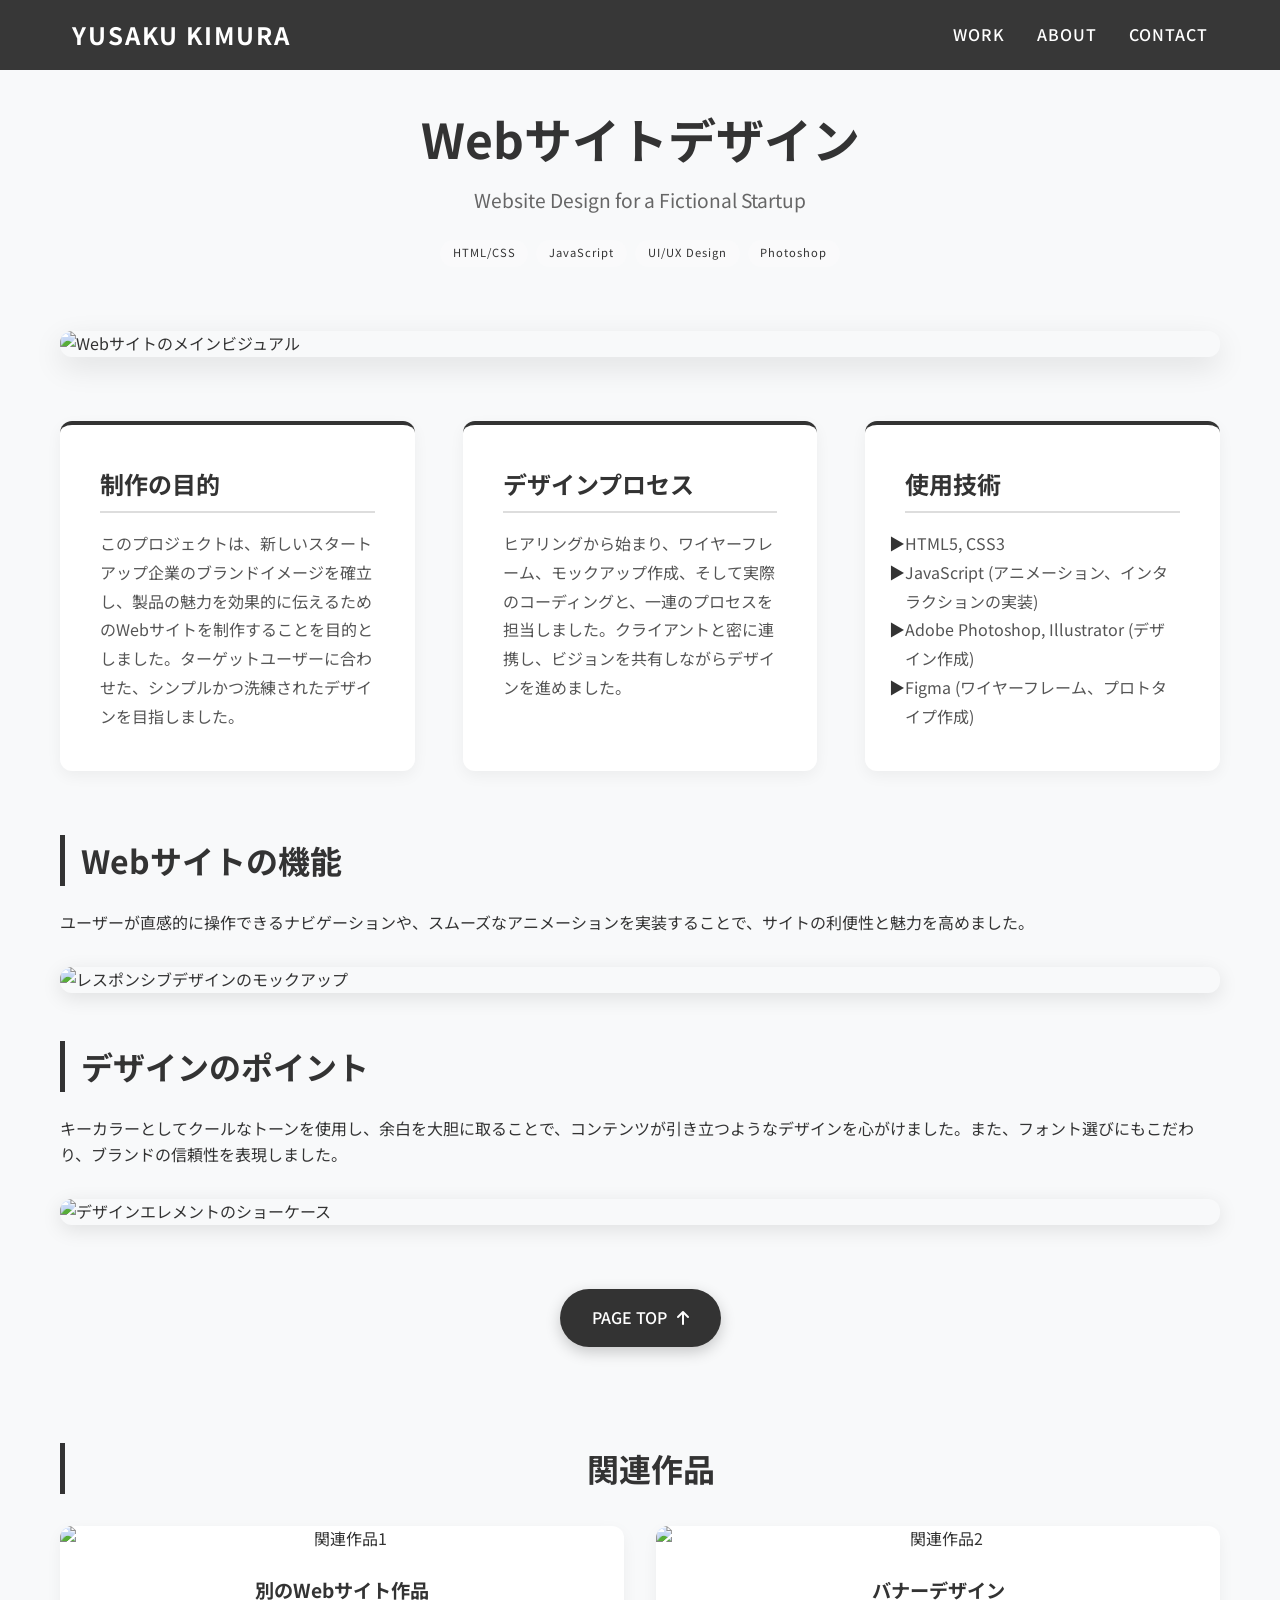
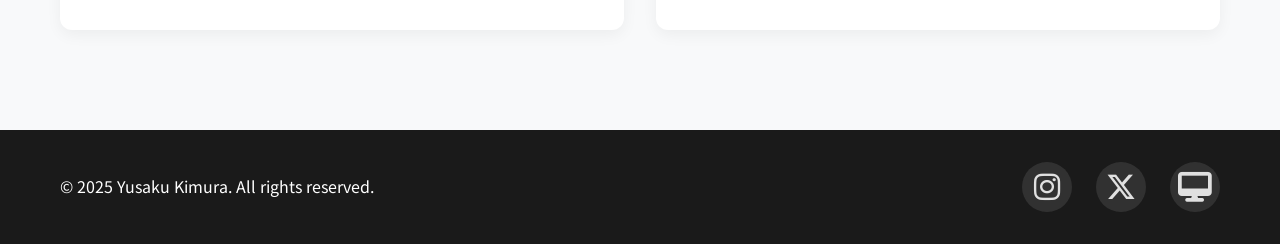
==== project-detail.html @ 91639d2f "Add files via upload" ====
<!DOCTYPE html>
<html lang="ja">
<head>
    <meta charset="UTF-8">
    <meta name="viewport" content="width=device-width, initial-scale=1.0">
    <title>Webサイト - 作品詳細 | 木村優作 - Webデザイナーポートフォリオ</title>
    <meta name="description" content="木村優作が制作したWebサイト作品の詳細ページ。プロジェクトの目的、デザインプロセス、使用技術などをご紹介します。">
    <link rel="stylesheet" href="css/style.css">
    <link rel="stylesheet" href="css/project-detail.css">
    <link rel="preconnect" href="https://fonts.googleapis.com">
    <link rel="preconnect" href="https://fonts.gstatic.com" crossorigin>
    <link href="https://fonts.googleapis.com/css2?family=Noto+Sans+JP:wght@300;400;500;700&display=swap" rel="stylesheet">
    <link rel="stylesheet" href="https://cdnjs.cloudflare.com/ajax/libs/font-awesome/6.5.1/css/all.min.css">
</head>
<body>
    <!-- ヘッダー部分は共通で利用 -->
    <header class="header" id="header">
        <nav class="nav">
            <div class="nav-brand">
                <a href="index.html" class="brand-link">YUSAKU KIMURA</a>
            </div>
            <ul class="nav-menu" id="nav-menu">
                <li class="nav-item">
                    <a href="index.html#work" class="nav-link">WORK</a>
                </li>
                <li class="nav-item">
                    <a href="index.html#about" class="nav-link">ABOUT</a>
                </li>
                <li class="nav-item">
                    <a href="index.html#contact" class="nav-link">CONTACT</a>
                </li>
            </ul>
            <div class="hamburger" id="hamburger">
                <span></span>
                <span></span>
                <span></span>
            </div>
        </nav>
    </header>

    <main>
        <!-- 作品詳細セクション -->
        <section class="project-detail">
            <div class="container">
                <!-- プロジェクトタイトル -->
                <div class="project-header">
                    <h1 class="project-title">Webサイトデザイン</h1>
                    <p class="project-subtitle">Website Design for a Fictional Startup</p>
                    <div class="project-tags">
                        <span class="work-tag">HTML/CSS</span>
                        <span class="work-tag">JavaScript</span>
                        <span class="work-tag">UI/UX Design</span>
                        <span class="work-tag">Photoshop</span>
                    </div>
                </div>

                <!-- メインビジュアル -->
                <div class="project-hero">
                    <img src="https://placehold.co/1200x600/2d2d2d/ffffff?text=Project+Hero+Image" alt="Webサイトのメインビジュアル" class="project-hero-image">
                </div>
                
                <!-- プロジェクト概要 -->
                <div class="project-overview">
                    <div class="overview-item">
                        <h2 class="overview-title">制作の目的</h2>
                        <p class="overview-text">このプロジェクトは、新しいスタートアップ企業のブランドイメージを確立し、製品の魅力を効果的に伝えるためのWebサイトを制作することを目的としました。ターゲットユーザーに合わせた、シンプルかつ洗練されたデザインを目指しました。</p>
                    </div>
                    <div class="overview-item">
                        <h2 class="overview-title">デザインプロセス</h2>
                        <p class="overview-text">ヒアリングから始まり、ワイヤーフレーム、モックアップ作成、そして実際のコーディングと、一連のプロセスを担当しました。クライアントと密に連携し、ビジョンを共有しながらデザインを進めました。</p>
                    </div>
                    <div class="overview-item">
                        <h2 class="overview-title">使用技術</h2>
                        <ul class="overview-list">
                            <li>HTML5, CSS3</li>
                            <li>JavaScript (アニメーション、インタラクションの実装)</li>
                            <li>Adobe Photoshop, Illustrator (デザイン作成)</li>
                            <li>Figma (ワイヤーフレーム、プロトタイプ作成)</li>
                        </ul>
                    </div>
                </div>
                
                <!-- その他のコンテンツ -->
                <div class="project-content">
                    <h2 class="section-heading">Webサイトの機能</h2>
                    <p>ユーザーが直感的に操作できるナビゲーションや、スムーズなアニメーションを実装することで、サイトの利便性と魅力を高めました。</p>
                    <img src="https://placehold.co/800x450/4a4a4a/ffffff?text=Responsive+Design+Mockup" alt="レスポンシブデザインのモックアップ" class="project-image">

                    <h2 class="section-heading">デザインのポイント</h2>
                    <p>キーカラーとしてクールなトーンを使用し、余白を大胆に取ることで、コンテンツが引き立つようなデザインを心がけました。また、フォント選びにもこだわり、ブランドの信頼性を表現しました。</p>
                    <img src="https://placehold.co/800x450/6b6b6b/ffffff?text=Design+Elements+Showcase" alt="デザインエレメントのショーケース" class="project-image">
                </div>

                <!-- ページトップへ戻るボタン -->
                <div class="back-to-top">
                    <a href="#header" class="btn">
                        <span>PAGE TOP</span>
                        <i class="fas fa-arrow-up"></i>
                    </a>
                </div>

                <!-- 関連作品など -->
                <div class="related-projects">
                    <h2 class="section-heading">関連作品</h2>
                    <div class="related-grid">
                        <div class="related-item">
                            <img src="https://placehold.co/400x250/333/fff?text=Related+Work+1" alt="関連作品1" class="related-image">
                            <h3>別のWebサイト作品</h3>
                        </div>
                        <div class="related-item">
                            <img src="https://placehold.co/400x250/333/fff?text=Related+Work+2" alt="関連作品2" class="related-image">
                            <h3>バナーデザイン</h3>
                        </div>
                    </div>
                </div>
            </div>
        </section>
    </main>

    <!-- フッター部分は共通で利用 -->
    <footer class="footer">
        <div class="container">
            <div class="footer-content">
                <p>&copy; 2025 Yusaku Kimura. All rights reserved.</p>
                <div class="social-links">
                    <a href="https://www.instagram.com/1012_ky_design/" target="_blank" class="social-link">
                        <i class="fa-brands fa-instagram"></i>
                    </a>
                    <a href="https://x.com/yuusaku_work?s=21" target="_blank" class="social-link">
                        <i class="fa-brands fa-x-twitter"></i>
                    </a>
                    <a href="#" class="social-link">
                        <i class="fa-solid fa-desktop"></i>
                    </a>
                </div>
            </div>
        </div>
    </footer>

    <!-- スムーズスクロール用のJSを再度読み込む -->
    <script src="js/script.js"></script>
    <script>
        // Hamburger menu toggle
        document.addEventListener('DOMContentLoaded', () => {
            const hamburger = document.getElementById('hamburger');
            const navMenu = document.getElementById('nav-menu');

            if (hamburger && navMenu) {
                hamburger.addEventListener('click', () => {
                    navMenu.classList.toggle('active');
                    hamburger.classList.toggle('active');
                    document.body.classList.toggle('no-scroll');
                });
            }
        });
    </script>
</body>
</html>
---- css/style.css ----
/* Reset and Base Styles */
* {
    margin: 0;
    padding: 0;
    box-sizing: border-box;
}

html {
    scroll-behavior: smooth;
}

body {
    font-family: 'Noto Sans JP', sans-serif;
    line-height: 1.6;
    color: #333;
    background-color: #f8f9fa;
    overflow-x: hidden;
}

.container {
    max-width: 1200px;
    margin: 0 auto;
    padding: 0 20px;
}

/* Loading Animation */
.loading-screen {
    position: fixed;
    top: 0;
    left: 0;
    width: 100%;
    height: 100%;
    background: linear-gradient(135deg, #2d2d2d 0%, #4a4a4a 100%);
    display: flex;
    justify-content: center;
    align-items: center;
    z-index: 9999;
    transition: opacity 0.5s ease, visibility 0.5s ease;
}

.loading-screen.hidden {
    opacity: 0;
    visibility: hidden;
}

.loading-content {
    text-align: center;
    color: white;
}

.loading-logo {
    margin-bottom: 30px;
}

.loading-text {
    font-size: 2rem;
    font-weight: 300;
    letter-spacing: 8px;
    animation: fadeInUp 1s ease;
}

.loading-bar {
    width: 300px;
    height: 2px;
    background: rgba(255, 255, 255, 0.2);
    margin: 0 auto;
    overflow: hidden;
}

.loading-progress {
    height: 100%;
    background: linear-gradient(90deg, #e0e0e0, #ffffff);
    width: 0%;
    animation: loadingProgress 2s ease-in-out;
}

@keyframes fadeInUp {
    from {
        opacity: 0;
        transform: translateY(30px);
    }
    to {
        opacity: 1;
        transform: translateY(0);
    }
}

@keyframes loadingProgress {
    0% { width: 0%; }
    100% { width: 100%; }
}

/* Header */
.header {
    position: fixed;
    top: 0;
    left: 0;
    width: 100%;
    background: rgba(45, 45, 45, 0.95);
    backdrop-filter: blur(10px);
    z-index: 1000;
    transition: all 0.3s ease;
}

.header.scrolled {
    background: rgba(45, 45, 45, 0.98);
    box-shadow: 0 2px 20px rgba(0, 0, 0, 0.1);
}

.nav {
    display: flex;
    justify-content: space-between;
    align-items: center;
    padding: 1rem 2rem;
    max-width: 1200px;
    margin: 0 auto;
}

.nav-brand .brand-link {
    font-size: 1.5rem;
    font-weight: 700;
    color: #ffffff;
    text-decoration: none;
    letter-spacing: 2px;
    transition: color 0.3s ease;
}

.nav-brand .brand-link:hover {
    color: #e0e0e0;
}

.nav-menu {
    display: flex;
    list-style: none;
    gap: 2rem;
}

.nav-link {
    color: #ffffff;
    text-decoration: none;
    font-weight: 500;
    letter-spacing: 1px;
    position: relative;
    transition: color 0.3s ease;
}

.nav-link:hover {
    color: #e0e0e0;
}

.nav-link::after {
    content: '';
    position: absolute;
    bottom: -5px;
    left: 0;
    width: 0;
    height: 2px;
    background: #e0e0e0;
    transition: width 0.3s ease;
}

.nav-link:hover::after {
    width: 100%;
}

.hamburger {
    display: none;
    flex-direction: column;
    cursor: pointer;
    gap: 4px;
}

.hamburger span {
    width: 25px;
    height: 2px;
    background: #ffffff;
    transition: all 0.3s ease;
}

.hamburger.active span:nth-child(1) {
    transform: rotate(45deg) translate(5px, 5px);
}

.hamburger.active span:nth-child(2) {
    opacity: 0;
}

.hamburger.active span:nth-child(3) {
    transform: rotate(-45deg) translate(7px, -6px);
}

/* Hero Section */
.hero {
    height: 100vh;
    position: relative;
    display: flex;
    align-items: center;
    justify-content: center;
    overflow: hidden;
}

.hero-background {
    position: absolute;
    top: 0;
    left: 0;
    width: 100%;
    height: 100%;
    background: linear-gradient(135deg, #2d2d2d 0%, #4a4a4a 50%, #6b6b6b 100%);
    z-index: -2;
}

.hero-background::before {
    content: '';
    position: absolute;
    top: 0;
    left: 0;
    width: 100%;
    height: 100%;
    background: url('data:image/svg+xml,<svg xmlns="http://www.w3.org/2000/svg" viewBox="0 0 100 100"><defs><pattern id="grid" width="10" height="10" patternUnits="userSpaceOnUse"><path d="M 10 0 L 0 0 0 10" fill="none" stroke="rgba(255,255,255,0.05)" stroke-width="1"/></pattern></defs><rect width="100" height="100" fill="url(%23grid)"/></svg>');
    animation: backgroundMove 20s linear infinite;
}

.hero-overlay {
    position: absolute;
    top: 0;
    left: 0;
    width: 100%;
    height: 100%;
    background: rgba(0, 0, 0, 0.3);
    z-index: -1;
}

@keyframes backgroundMove {
    0% { transform: translate(0, 0); }
    100% { transform: translate(-10px, -10px); }
}

.hero-content {
    text-align: center;
    color: white;
    z-index: 1;
}

.hero-title {
    font-size: 65px;
    font-weight: 700;
    margin-bottom: 1rem;
    line-height: 1.1;
    letter-spacing: 2.2px;
}

.hero-title-line {
    display: block;
    opacity: 0;
    transform: translateY(50px);
    animation: heroTitleAnimation 1s ease forwards;
}

.hero-title-line:nth-child(2) {
    animation-delay: 0.2s;
}

@keyframes heroTitleAnimation {
    to {
        opacity: 1;
        transform: translateY(0);
    }
}

.hero-subtitle {
    font-size: 1.5rem;
    font-weight: 300;
    margin-bottom: 2rem;
    letter-spacing: 3px;
    opacity: 0;
    animation: fadeInUp 1s ease 0.5s forwards;
}

.hero-description {
    font-size: 1.1rem;
    font-weight: 300;
    line-height: 1.8;
    max-width: 600px;
    margin: 0 auto 3rem;
    opacity: 0;
    animation: fadeInUp 1s ease 0.7s forwards;
}

.hero-scroll {
    position: absolute;
    bottom: 2rem;
    right: 0;
    left: 0;
    margin: 0 auto;
    transform: translateX(-50%);
    display: flex;
    flex-direction: column;
    align-items: center;
    opacity: 0;
    animation: fadeInUp 1s ease 1s forwards;
}

.scroll-text {
    font-size: 0.8rem;
    letter-spacing: 2px;
    margin-bottom: 1rem;
}

.scroll-line {
    width: 1px;
    height: 30px;
    background: white;
    animation: scrollLineAnimation 2s ease-in-out infinite;
}

@keyframes scrollLineAnimation {
    0%, 100% { transform: scaleY(1); opacity: 1; }
    50% { transform: scaleY(0.5); opacity: 0.5; }
}

/* Section Styles */
section {
    padding: 100px 0;
}

.section-header {
    text-align: center;
    margin-bottom: 4rem;
}

.section-title {
    font-size: 3rem;
    font-weight: 700;
    color: #2d2d2d;
    margin-bottom: 1rem;
    letter-spacing: 3px;
    position: relative;
    display: inline-block;
}

.section-title::after {
    content: '';
    position: absolute;
    bottom: -10px;
    left: 50%;
    transform: translateX(-50%);
    width: 50px;
    height: 3px;
    background: linear-gradient(90deg, #4a4a4a, #6b6b6b);
}

.section-subtitle {
    font-size: 1.2rem;
    color: #6b6b6b;
    font-weight: 300;
    letter-spacing: 2px;
}

/* Work Section */
.work {
    background: #ffffff;
}

.work-filter {
    display: flex;
    justify-content: center;
    gap: 1rem;
    margin-bottom: 3rem;
    flex-wrap: wrap;
}

.filter-btn {
    padding: 0.8rem 2rem;
    border: 2px solid #e0e0e0;
    background: transparent;
    color: #6b6b6b;
    font-weight: 500;
    letter-spacing: 1px;
    cursor: pointer;
    transition: all 0.3s ease;
    border-radius: 30px;
}

.filter-btn:hover,
.filter-btn.active {
    background: #2d2d2d;
    color: white;
    border-color: #2d2d2d;
    transform: translateY(-2px);
}

.work-grid {
    display: grid;
    grid-template-columns: repeat(auto-fit, minmax(350px, 1fr));
    gap: 2rem;
}

.work-item {
    position: relative;
    border-radius: 10px;
    overflow: hidden;
    box-shadow: 0 10px 30px rgba(0, 0, 0, 0.1);
    transition: all 0.3s ease;
    opacity: 0;
    transform: translateY(30px);
}

.work-item.visible {
    opacity: 1;
    transform: translateY(0);
}

.work-item:hover {
    transform: translateY(-10px);
    box-shadow: 0 20px 40px rgba(0, 0, 0, 0.15);
}

.work-image {
    position: relative;
    height: 250px;
    overflow: hidden;
    background-size: cover;
    background-position: center;
}

.work-placeholder {
    width: 100%;
    height: 100%;
    background: linear-gradient(135deg, #f5f5f5 0%, #e0e0e0 100%);
    display: flex;
    align-items: center;
    justify-content: center;
}

.placeholder-icon {
    width: 60px;
    height: 60px;
    color: #6b6b6b;
}

.work-overlay {
    position: absolute;
    top: 0;
    left: 0;
    width: 100%;
    height: 100%;
    background: rgba(45, 45, 45, 0.9);
    display: flex;
    align-items: center;
    justify-content: center;
    opacity: 0;
    transition: opacity 0.3s ease;
}

.work-item:hover .work-overlay {
    opacity: 1;
}

.work-info {
    text-align: center;
    color: white;
    padding: 2rem;
}

.work-title {
    font-size: 1.5rem;
    font-weight: 600;
    margin-bottom: 0.5rem;
}

.work-category {
    font-size: 1rem;
    color: #e0e0e0;
    margin-bottom: 1rem;
}

.work-tags {
    display: flex;
    gap: 0.5rem;
    justify-content: center;
    flex-wrap: wrap;
}

.work-tag {
    padding: 0.3rem 0.8rem;
    background: rgba(255, 255, 255, 0.2);
    border-radius: 15px;
    font-size: 0.7rem;
    letter-spacing: 1px;
}

/* About Section */
.about {
    background: #f8f9fa;
    width: 100%;
}

.about-container {
    display: flex;
    align-items: center;
    justify-content: center;
    width: 100%;
}

.about-content {
    display: flex;
    gap: 4rem;
    align-items: center;
    justify-content: center;
    width: 100%;
    flex-flow: column;
}

.about-text .section-header {
    text-align: left;
    margin-bottom: 2rem;
}

.about-text {
    display: flex;
    width: 100%;
}


.about-text2 {
  display: flex;
  flex-wrap: wrap;
  gap: 3rem;
}

.about-text-content {
    width: 50%;
}

.about-description p {
    font-size: 1.1rem;
    line-height: 1.8;
    color: #4a4a4a;
    margin-bottom: 1.5rem;
}

.skills-section {
  display: flex;
  flex-wrap: wrap;
  gap: 2rem;
  justify-content: flex-start;
  padding: 4rem 0px 0px 0px;
  background-color: #f5f8ff;
}

.skill-card {
  background-color: #404040;
  color: #fff;
  border-radius: 20px;
  padding: 2rem;
  width: 31%;
  box-shadow: 0 10px 20px rgba(0, 0, 0, 0.15);
  text-align: center;
  transition: transform 0.4s ease, box-shadow 0.4s ease;
}

.skill-card:hover {
  transform: translateY(-10px);
  box-shadow: 0 20px 30px rgba(0, 0, 0, 0.25);
}

.skill-icon {
  font-size: 3rem;
  margin-bottom: 1rem;
  background-color: #585858;
  width: 80px;
  height: 80px;
  margin: 0 auto 1.5rem;
  border-radius: 50%;
  display: flex;
  align-items: center;
  justify-content: center;
  box-shadow: 0 5px 15px rgba(0, 0, 0, 0.2);
}

.skill-title {
  font-size: 1.5rem;
  font-weight: bold;
  margin-bottom: 1rem;
}

.skill-desc {
  font-size: 0.95rem;
  line-height: 1.6;
  margin-bottom: 1.2rem;
}

.skill-tools {
  font-size: 0.9rem;
  font-style: italic;
  color: #d4d4d4;
}

/* レスポンシブ対応 */
@media (max-width: 768px) {
  .skills-section {
    flex-direction: column;
    align-items: center;
  }

  .skill-card {
  width: 100%;
  margin-bottom: 2rem;
}
}

.license-section {
    margin-top: 60px;
    padding: 0 0px 0px 0px;
    background-color: #f5f8ff;
    width: 100%;
}

.license-title {
    font-size: 2.5rem;
    font-weight: bold;
    margin-bottom: 1rem;
}

.license-list {
    list-style-type: disc;
    margin-left: 2em;
    padding-left: 0;
    font-size: 18px;
    line-height: 1.8;
    color: #4a4a4a;
    margin-bottom: 1.5rem;
}


.about-image {
    display: flex;
    justify-content: flex-end;
    align-items: center;
    width: 50%;
}

.profile-card {
    background: white;
    border-radius: 20px;
    padding: 2rem;
    box-shadow: 0 20px 40px rgba(0, 0, 0, 0.1);
    text-align: center;
    transition: transform 0.3s ease;
}

.profile-card:hover {
    transform: translateY(-10px);
}

.profile-placeholder {
    width: 260px;
    height: 260px;
    background-image: url(../images/木村優作1.png);
    background-repeat: no-repeat;
    background-size: cover;
    background-position: center;
    border-radius: 50%;
    border: 4px solid #6b6b6b;
    display: flex;
    align-items: center;
    justify-content: center;
    margin: 0 auto 1.5rem;
}

.profile-icon {
    width: 60px;
    height: 60px;
    color: #6b6b6b;
}

.profile-name {
    font-size: 1.6rem;
    font-weight: 600;
    color: #2d2d2d;
    margin-bottom: 0.5rem;
    letter-spacing: 2px;
}

.profile-title {
    color: #6b6b6b;
    font-weight: 300;
    letter-spacing: 1px;
}

/* Contact Section */
.contact {
    background: #2d2d2d;
    color: white;
}

.contact .section-title {
    color: white;
}

.contact .section-title::after {
    background: linear-gradient(90deg, #e0e0e0, #ffffff);
}

.contact .section-subtitle {
    color: #e0e0e0;
}

.contact-content {
    display: grid;
    grid-template-columns: 1fr 1fr;
    gap: 4rem;
}

.contact-info {
    display: flex;
    flex-direction: column;
    gap: 2rem;
}

.contact-item {
    display: flex;
    align-items: center;
    gap: 1.5rem;
}

.contact-icon {
    width: 60px;
    height: 60px;
    background: rgba(255, 255, 255, 0.1);
    border-radius: 50%;
    display: flex;
    align-items: center;
    justify-content: center;
    color: #e0e0e0;
    font-size: 40px;
    transition: all 0.3s ease;
}

.contact-details h3 {
    font-size: 1.2rem;
    font-weight: 600;
    margin-bottom: 0.5rem;
}

.contact-details p {
    color: #e0e0e0;
    font-weight: 300;
}

.contact-details a {
    text-decoration: none;
}

.contact-form {
    display: flex;
    flex-direction: column;
    gap: 1.5rem;
}

.form-group {
    position: relative;
}

.form-group input,
.form-group textarea {
    width: 100%;
    padding: 1rem;
    background: rgba(255, 255, 255, 0.1);
    border: 2px solid rgba(255, 255, 255, 0.2);
    border-radius: 10px;
    color: white;
    font-size: 1rem;
    transition: all 0.3s ease;
}

.form-group input::placeholder,
.form-group textarea::placeholder {
    color: rgba(255, 255, 255, 0.6);
}

.form-group input:focus,
.form-group textarea:focus {
    outline: none;
    border-color: #e0e0e0;
    background: rgba(255, 255, 255, 0.15);
}

.submit-btn {
    padding: 1rem 2rem;
    background: linear-gradient(135deg, #4a4a4a, #6b6b6b);
    border: none;
    border-radius: 30px;
    color: white;
    font-size: 1rem;
    font-weight: 600;
    letter-spacing: 1px;
    cursor: pointer;
    transition: all 0.3s ease;
    position: relative;
    overflow: hidden;
}

.submit-btn:hover {
    transform: translateY(-2px);
    box-shadow: 0 10px 20px rgba(0, 0, 0, 0.2);
}

.submit-btn:active {
    transform: translateY(0);
}

.btn-text {
    transition: opacity 0.3s ease;
}

.btn-loader {
    position: absolute;
    top: 50%;
    left: 50%;
    transform: translate(-50%, -50%);
    width: 20px;
    height: 20px;
    border: 2px solid rgba(255, 255, 255, 0.3);
    border-top: 2px solid white;
    border-radius: 50%;
    animation: spin 1s linear infinite;
    opacity: 0;
    transition: opacity 0.3s ease;
}

.submit-btn.loading .btn-text {
    opacity: 0;
}

.submit-btn.loading .btn-loader {
    opacity: 1;
}

@keyframes spin {
    0% { transform: translate(-50%, -50%) rotate(0deg); }
    100% { transform: translate(-50%, -50%) rotate(360deg); }
}

/* Footer */
.footer {
    background: #1a1a1a;
    color: white;
    padding: 2rem 0;
}

.footer-content {
    display: flex;
    justify-content: space-between;
    align-items: center;
}

.social-links {
    display: flex;
    gap: 1.5rem;
}

.social-link {
    width: 50px;
    height: 50px;
    background: rgba(255, 255, 255, 0.1);
    border-radius: 50%;
    display: flex;
    align-items: center;
    justify-content: center;
    color: #e0e0e0;
    transition: all 0.3s ease;
    font-size: 30px;
    text-decoration: none;
}



.social-link:hover {
    background: rgba(255, 255, 255, 0.2);
    transform: translateY(-2px);
}

/* Animations */
.fade-in {
    opacity: 0;
    transform: translateY(30px);
    transition: all 0.6s ease;
}

.fade-in.visible {
    opacity: 1;
    transform: translateY(0);
}

.parallax {
    transform: translateY(0);
    transition: transform 0.1s ease-out;
}

/* Responsive Design */
@media (max-width: 768px) {
    .nav-menu {
        position: fixed;
        top: 70px;
        left: -100%;
        width: 100%;
        height: calc(100vh - 70px);
        background: rgba(45, 45, 45, 0.98);
        flex-direction: column;
        justify-content: flex-start;
        align-items: center;
        padding-top: 2rem;
        transition: left 0.3s ease;
    }

    .nav-menu.active {
        left: 0;
    }

    .hamburger {
        display: flex;
    }

    .hero-title {
        font-size: 2.5rem;
    }

    .hero-subtitle {
        font-size: 1.2rem;
    }

    .section-title {
        font-size: 2rem;
    }


    .about-container {
    flex-flow: column;
    }   
    
    .about-text {
    flex-direction: column-reverse;
    }

    .about-content {
        grid-template-columns: 1fr;
        gap: 2rem;
    }

    .about-text .section-header {
        text-align: center;
    }

    .about-text-content {
    width: 100%;
    }

    .about-image {
    justify-content: center;
    width: 100%;
    margin-bottom: 40px;
    }

    .contact-content {
        grid-template-columns: 1fr;
        gap: 2rem;
    }

    .work-grid {
        grid-template-columns: 1fr;
    }

    .footer-content {
        flex-direction: column;
        gap: 1rem;
        text-align: center;
    }

    .work-filter {
        gap: 0.5rem;
    }

    .filter-btn {
        padding: 0.6rem 1.5rem;
        font-size: 0.9rem;
    }
}

@media (max-width: 480px) {
    .container {
        padding: 0 15px;
    }

    .nav {
        padding: 1rem 1rem;
    }

    .hero-title {
        font-size: 2rem;
    }

    .hero-description {
        font-size: 1rem;
    }

    section {
        padding: 60px 0;
    }

    .work-grid {
        grid-template-columns: 1fr;
        gap: 1.5rem;
    }

    .work-item {
        margin: 0 10px;
    }
}

/* Utility Classes */
.hidden {
    display: none !important;
}

.no-scroll {
    overflow: hidden;
}

/* project-detail.css */
/* 既存のstyle.cssに追加するか、新しくファイルを作成して読み込んでください */

/* Section: Project Detail */
.project-detail {
    padding: 100px 0;
    background-color: #f8f9fa;
}

.project-header {
    text-align: center;
    margin-bottom: 4rem;
}

.project-title {
    font-size: 3rem;
    font-weight: 700;
    color: #333;
    margin-bottom: 0.5rem;
}

.project-subtitle {
    font-size: 1.2rem;
    color: #666;
    margin-bottom: 1.5rem;
}

.project-tags {
    display: flex;
    justify-content: center;
    gap: 0.5rem;
    flex-wrap: wrap;
}

.project-hero {
    margin-bottom: 4rem;
    box-shadow: 0 10px 30px rgba(0, 0, 0, 0.1);
    border-radius: 12px;
    overflow: hidden;
}

.project-hero-image {
    width: 100%;
    height: auto;
    display: block;
}

/* Overview Section */
.project-overview {
    display: grid;
    grid-template-columns: repeat(auto-fit, minmax(300px, 1fr));
    gap: 3rem;
    margin-bottom: 4rem;
}

.overview-item {
    background-color: #ffffff;
    padding: 2.5rem;
    border-radius: 12px;
    box-shadow: 0 5px 15px rgba(0, 0, 0, 0.05);
    border-top: 4px solid #333;
}

.overview-title {
    font-size: 1.5rem;
    font-weight: 700;
    color: #333;
    margin-bottom: 1rem;
    border-bottom: 2px solid #ddd;
    padding-bottom: 0.5rem;
}

.overview-text,
.overview-list {
    font-size: 1rem;
    color: #555;
    line-height: 1.8;
}

.overview-list {
    list-style: none;
    padding-left: 0;
}

.overview-list li::before {
    content: '▶';
    color: #333;
    display: inline-block;
    width: 1em;
    margin-left: -1em;
}

/* Project Content Section */
.project-content {
    margin-bottom: 4rem;
}

.section-heading {
    font-size: 2rem;
    font-weight: 700;
    color: #333;
    margin-top: 3rem;
    margin-bottom: 1.5rem;
    border-left: 5px solid #333;
    padding-left: 1rem;
}

.project-image {
    width: 100%;
    height: auto;
    display: block;
    margin: 2rem 0;
    border-radius: 12px;
    box-shadow: 0 5px 20px rgba(0, 0, 0, 0.1);
}

/* Back to Top Button */
.back-to-top {
    text-align: center;
    margin-top: 4rem;
}

.back-to-top .btn {
    display: inline-flex;
    align-items: center;
    gap: 10px;
    background-color: #333;
    color: #fff;
    padding: 1rem 2rem;
    border-radius: 50px;
    text-decoration: none;
    font-weight: 500;
    transition: background-color 0.3s ease, transform 0.3s ease;
    box-shadow: 0 5px 15px rgba(0, 0, 0, 0.2);
}

.back-to-top .btn:hover {
    background-color: #555;
    transform: translateY(-3px);
}

/* Related Projects Section */
.related-projects {
    text-align: center;
    margin-top: 6rem;
}

.related-grid {
    display: grid;
    grid-template-columns: repeat(auto-fit, minmax(300px, 1fr));
    gap: 2rem;
    margin-top: 2rem;
}

.related-item {
    background-color: #ffffff;
    border-radius: 12px;
    overflow: hidden;
    box-shadow: 0 5px 15px rgba(0, 0, 0, 0.05);
    transition: transform 0.3s ease;
}

.related-item:hover {
    transform: translateY(-5px);
}

.related-image {
    width: 100%;
    height: auto;
    display: block;
}

.related-item h3 {
    font-size: 1.2rem;
    padding: 1.5rem;
    color: #333;
}

/* ==================================== */
/* レスポンシブ対応スタイル          */
/* ==================================== */

/* 768px以下の画面サイズ */
@media (max-width: 768px) {
    .project-detail {
        padding: 80px 0;
    }

    .project-header {
        margin-bottom: 3rem;
    }

    .project-title {
        font-size: 2.5rem;
    }

    .project-subtitle {
        font-size: 1rem;
    }

    .project-hero {
        margin-bottom: 3rem;
    }

    .project-overview {
        grid-template-columns: 1fr; /* 1列に変更 */
        gap: 2rem;
        margin-bottom: 3rem;
    }

    .overview-item {
        padding: 2rem;
    }

    .overview-title {
        font-size: 1.3rem;
    }

    .project-content {
        margin-bottom: 3rem;
    }

    .section-heading {
        font-size: 1.8rem;
        margin-top: 2rem;
    }

    .project-image {
        margin: 1.5rem 0;
    }

    .back-to-top {
        margin-top: 3rem;
    }
    
    .back-to-top .btn {
        padding: 0.8rem 1.8rem;
        font-size: 0.9rem;
    }

    .related-projects {
        margin-top: 4rem;
    }

    .related-grid {
        grid-template-columns: 1fr; /* 1列に変更 */
    }
}

/* 480px以下の画面サイズ */
@media (max-width: 480px) {
    .project-detail {
        padding: 60px 0;
    }
    
    .project-title {
        font-size: 2rem;
    }

    .project-subtitle {
        font-size: 0.9rem;
    }

    .project-hero {
        margin-bottom: 2rem;
    }

    .overview-item {
        padding: 1.5rem;
    }

    .overview-title {
        font-size: 1.2rem;
    }

    .overview-text,
    .overview-list {
        font-size: 0.9rem;
    }
    
    .section-heading {
        font-size: 1.5rem;
        margin-top: 1.5rem;
    }

    .project-image {
        margin: 1rem 0;
    }

    .back-to-top .btn {
        padding: 0.7rem 1.5rem;
        font-size: 0.8rem;
    }
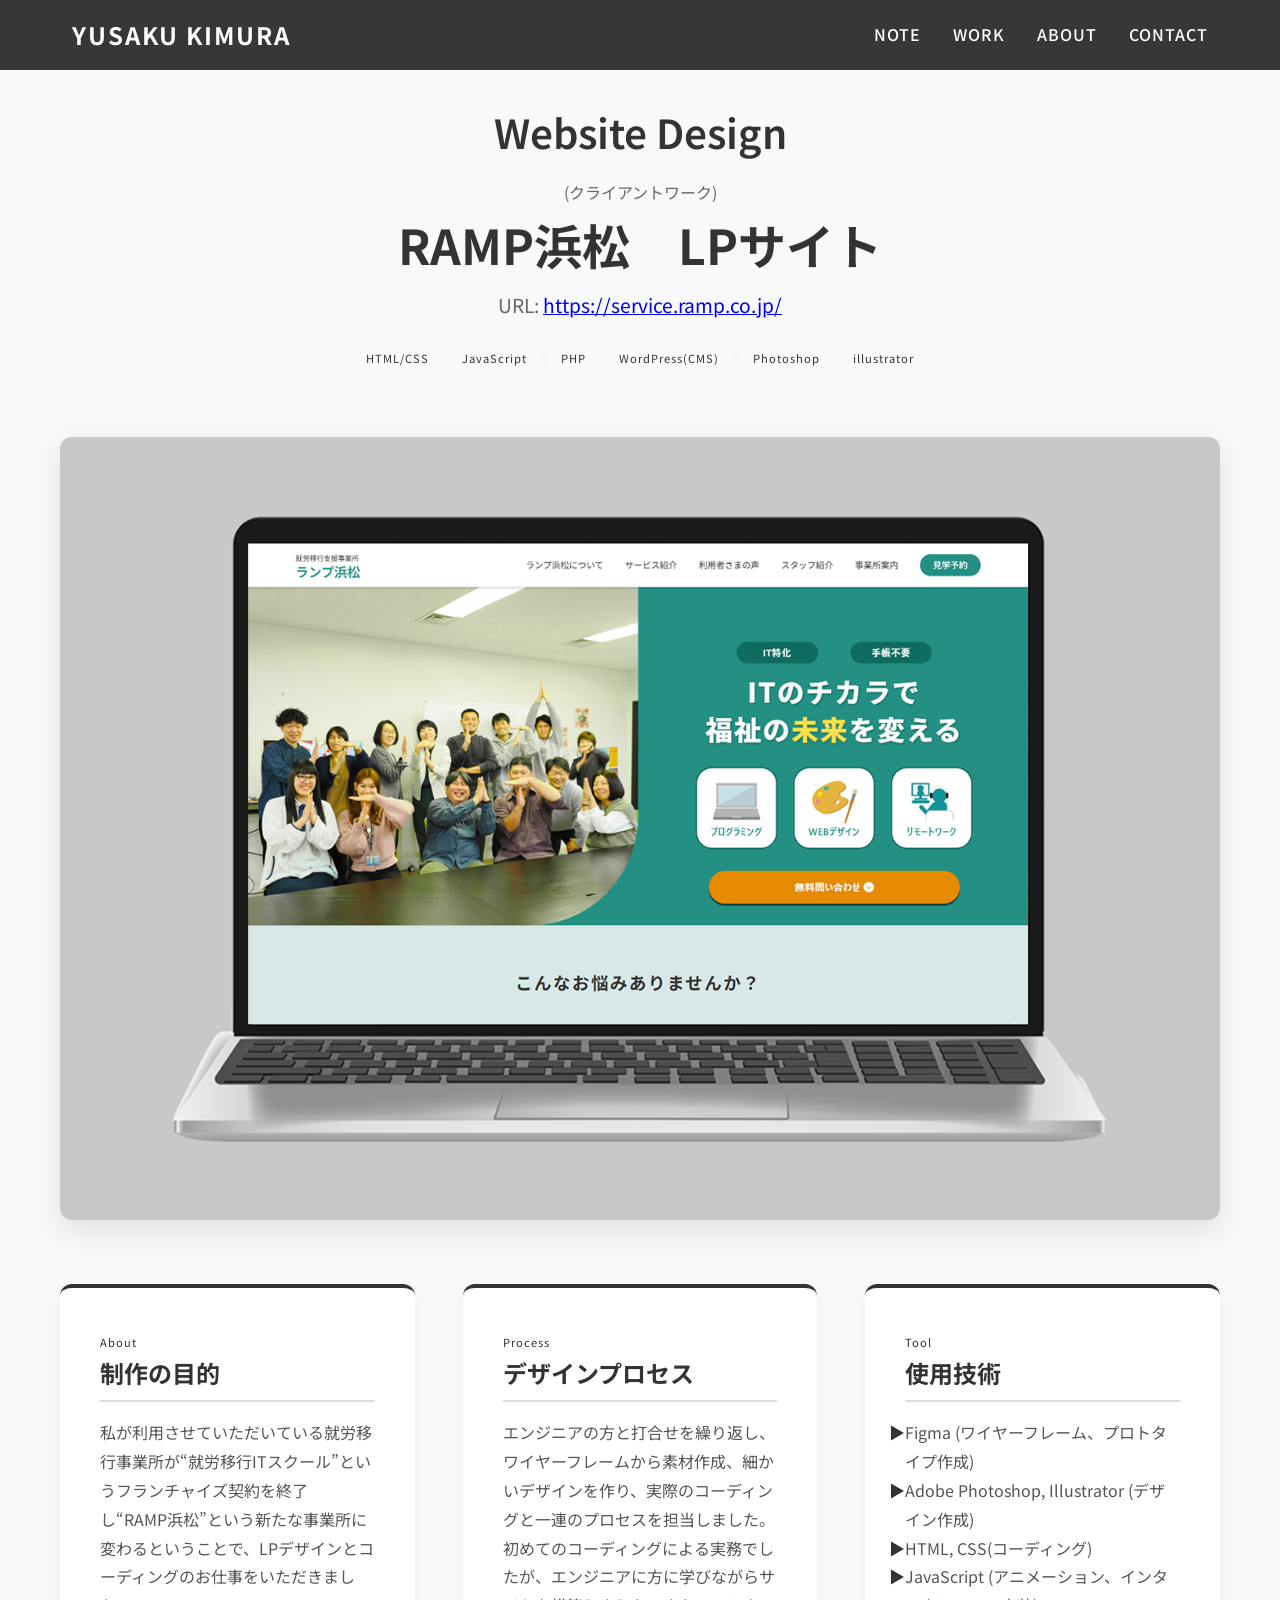
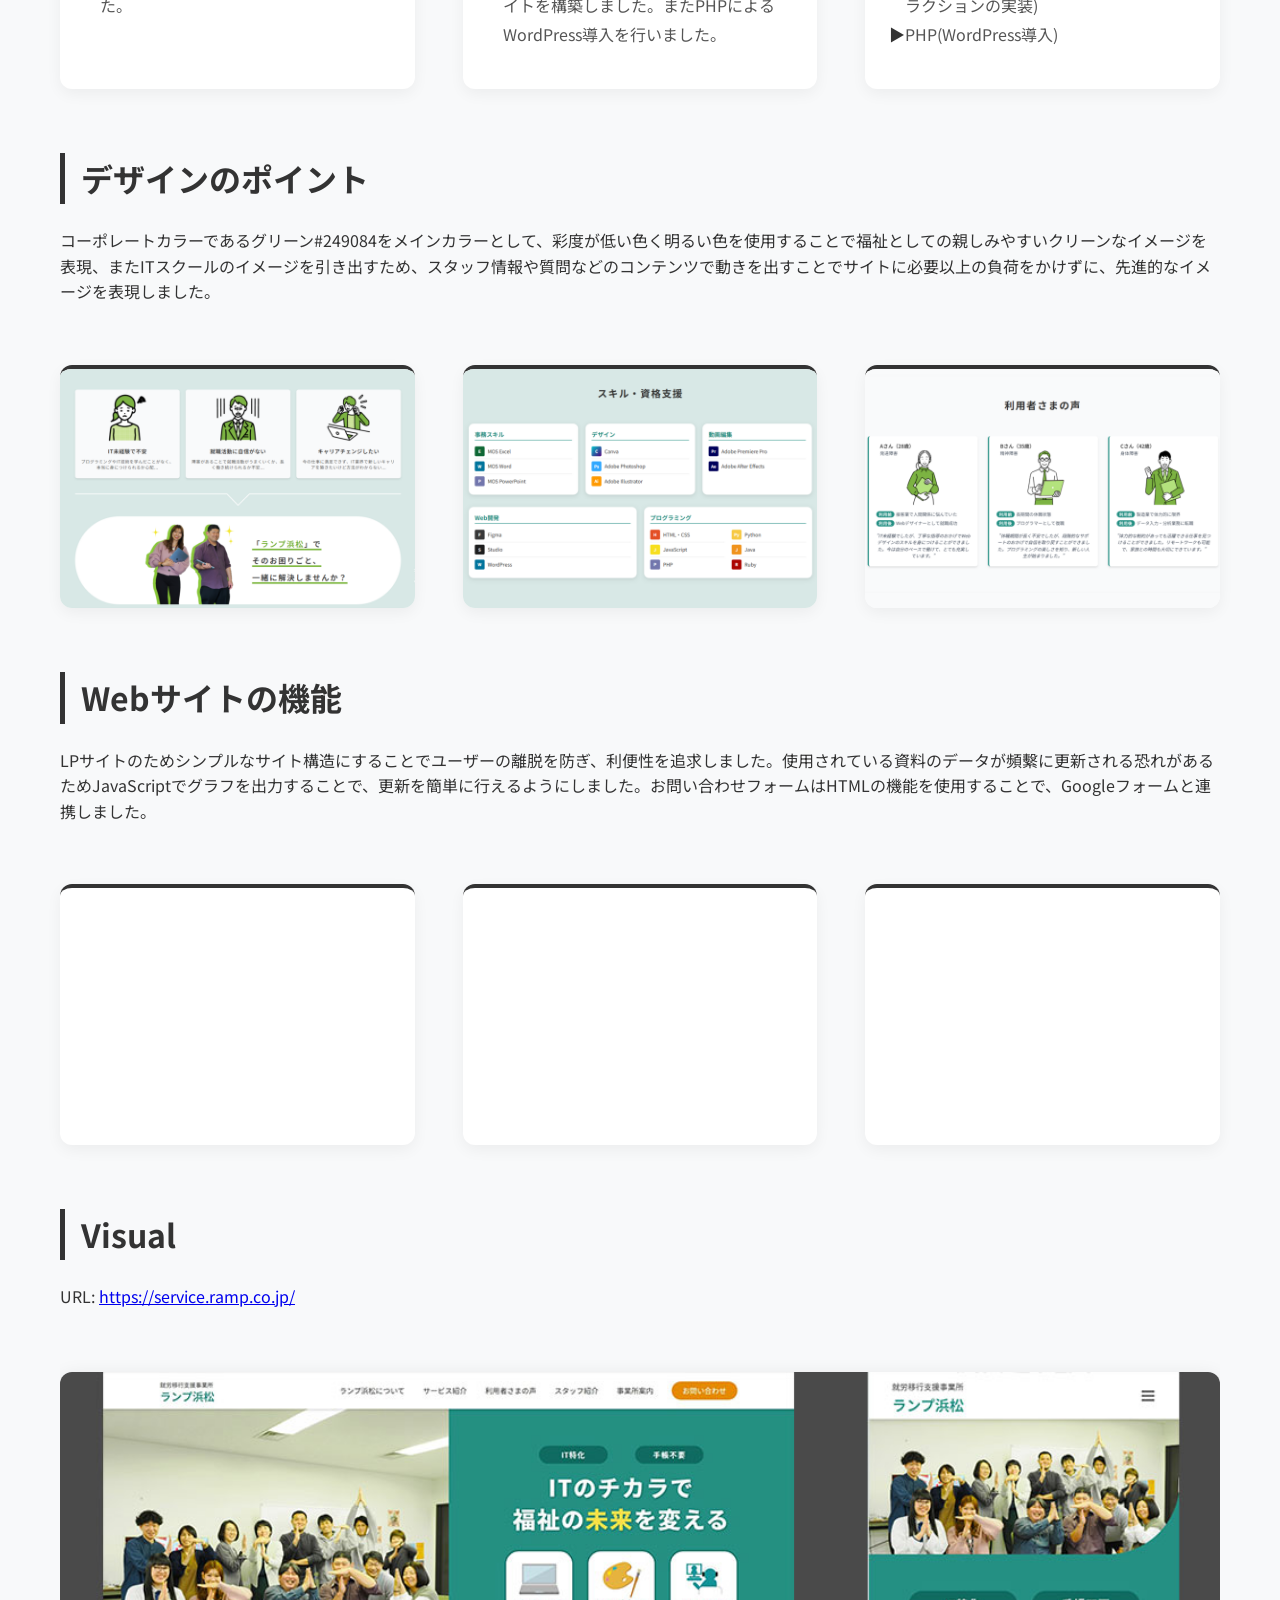
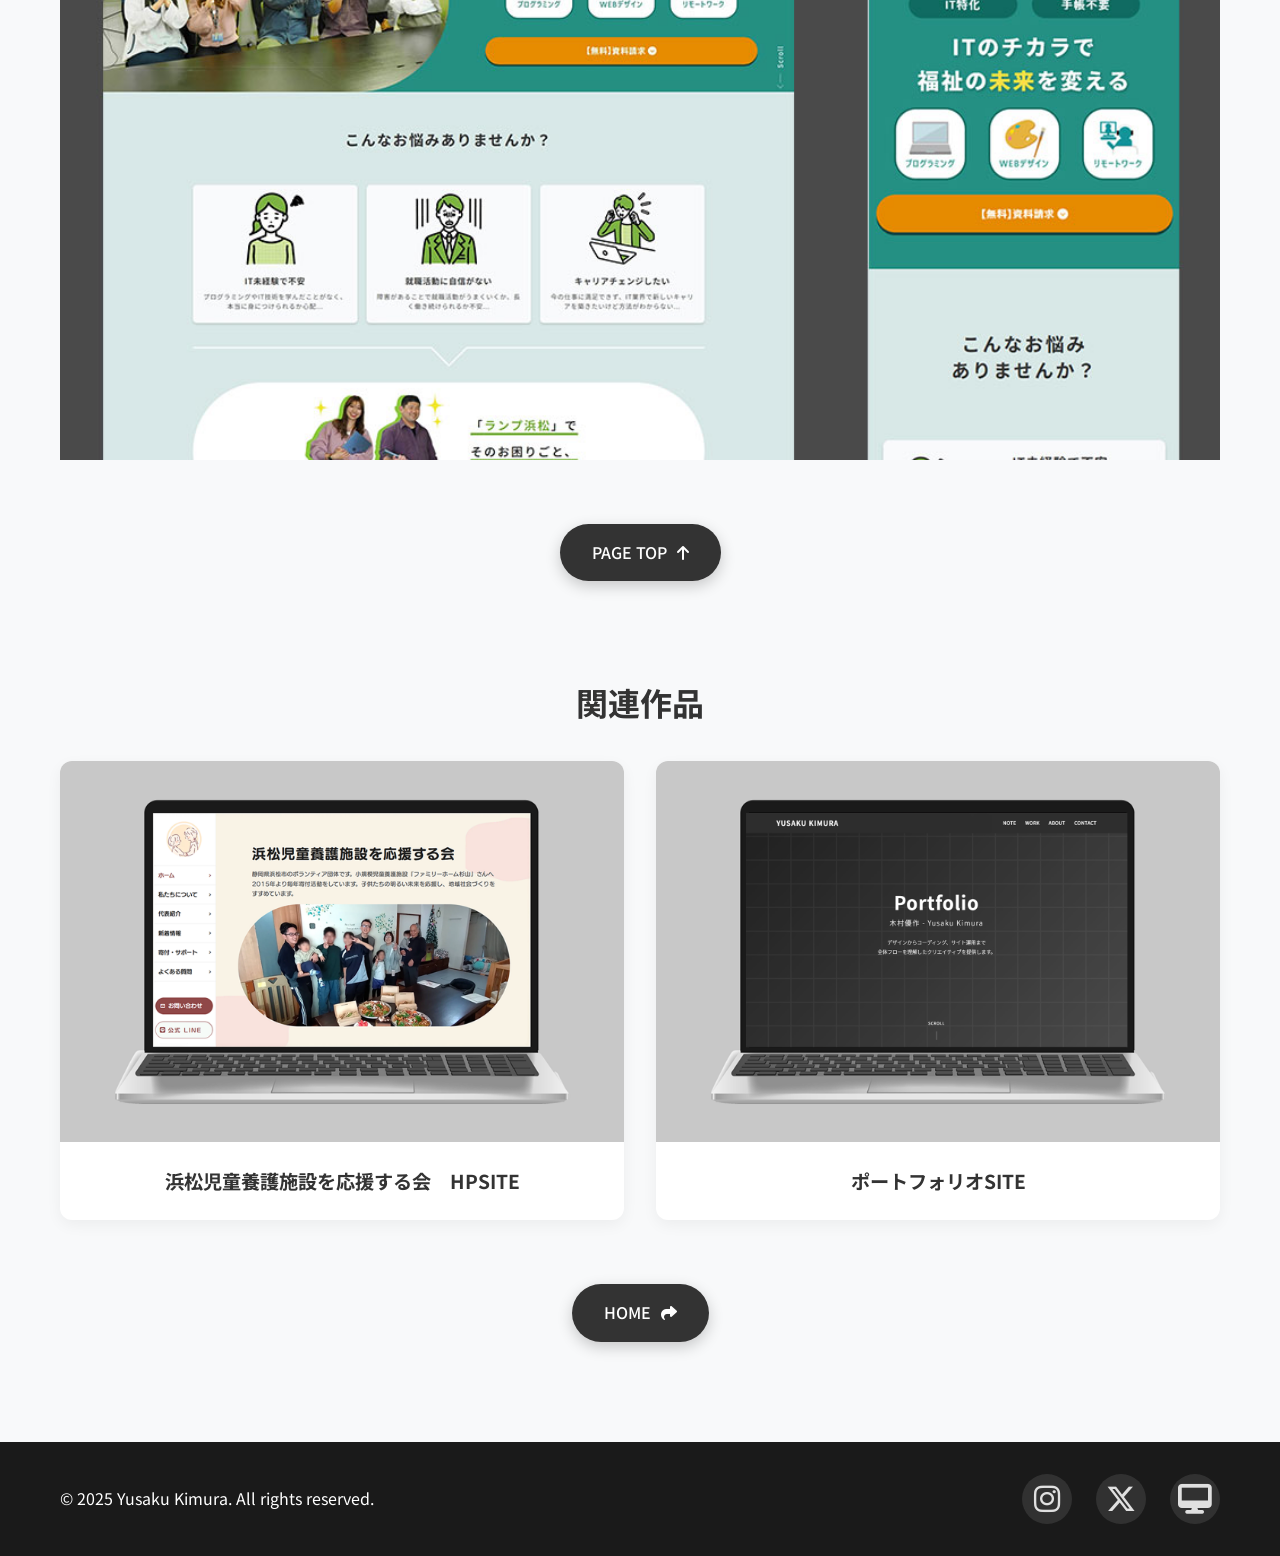
==== commit 5731068e: "Add files via upload" ====
--- a/project-detail.html
+++ b/project-detail.html
@@ -6,20 +6,22 @@
     <title>Webサイト - 作品詳細 | 木村優作 - Webデザイナーポートフォリオ</title>
     <meta name="description" content="木村優作が制作したWebサイト作品の詳細ページ。プロジェクトの目的、デザインプロセス、使用技術などをご紹介します。">
     <link rel="stylesheet" href="css/style.css">
-    <link rel="stylesheet" href="css/project-detail.css">
     <link rel="preconnect" href="https://fonts.googleapis.com">
     <link rel="preconnect" href="https://fonts.gstatic.com" crossorigin>
     <link href="https://fonts.googleapis.com/css2?family=Noto+Sans+JP:wght@300;400;500;700&display=swap" rel="stylesheet">
     <link rel="stylesheet" href="https://cdnjs.cloudflare.com/ajax/libs/font-awesome/6.5.1/css/all.min.css">
 </head>
 <body>
-    <!-- ヘッダー部分は共通で利用 -->
+    <div class="custom-cursor2"></div>
     <header class="header" id="header">
         <nav class="nav">
             <div class="nav-brand">
                 <a href="index.html" class="brand-link">YUSAKU KIMURA</a>
             </div>
             <ul class="nav-menu" id="nav-menu">
+                <li class="nav-item">
+                    <a href="index.html#note" class="nav-link">NOTE</a>
+                </li>
                 <li class="nav-item">
                     <a href="index.html#work" class="nav-link">WORK</a>
                 </li>
@@ -40,60 +42,89 @@
 
     <main>
         <!-- 作品詳細セクション -->
-        <section class="project-detail">
+        <section class="project-detail" id="project-detail">
             <div class="container">
                 <!-- プロジェクトタイトル -->
                 <div class="project-header">
-                    <h1 class="project-title">Webサイトデザイン</h1>
-                    <p class="project-subtitle">Website Design for a Fictional Startup</p>
+                    <h1 class="project-title2">Website Design</h1>
+                    <p class="project-subtitle2">(クライアントワーク)</p>
+                    <h1 class="project-title">RAMP浜松　LPサイト</h1>
+                    <p class="project-subtitle">URL: <a href="https://service.ramp.co.jp/" target="_blank" rel="noopener noreferrer">https://service.ramp.co.jp/</a></p>
                     <div class="project-tags">
                         <span class="work-tag">HTML/CSS</span>
                         <span class="work-tag">JavaScript</span>
-                        <span class="work-tag">UI/UX Design</span>
+                        <span class="work-tag">PHP</span>
+                        <span class="work-tag">WordPress(CMS)</span>
                         <span class="work-tag">Photoshop</span>
+                        <span class="work-tag">illustrator</span>
                     </div>
                 </div>
 
                 <!-- メインビジュアル -->
                 <div class="project-hero">
-                    <img src="https://placehold.co/1200x600/2d2d2d/ffffff?text=Project+Hero+Image" alt="Webサイトのメインビジュアル" class="project-hero-image">
+                    <img src="images/Work_img4.png" alt="Webサイトのメインビジュアル" class="project-hero-image">
                 </div>
                 
                 <!-- プロジェクト概要 -->
                 <div class="project-overview">
                     <div class="overview-item">
+                        <span class="work-tag2">About</span>
                         <h2 class="overview-title">制作の目的</h2>
-                        <p class="overview-text">このプロジェクトは、新しいスタートアップ企業のブランドイメージを確立し、製品の魅力を効果的に伝えるためのWebサイトを制作することを目的としました。ターゲットユーザーに合わせた、シンプルかつ洗練されたデザインを目指しました。</p>
+                        <p class="overview-text">私が利用させていただいている就労移行事業所が“就労移行ITスクール”というフランチャイズ契約を終了し“RAMP浜松”という新たな事業所に変わるということで、LPデザインとコーディングのお仕事をいただきました。</p>
                     </div>
                     <div class="overview-item">
+                        <span class="work-tag2">Process</span>
                         <h2 class="overview-title">デザインプロセス</h2>
-                        <p class="overview-text">ヒアリングから始まり、ワイヤーフレーム、モックアップ作成、そして実際のコーディングと、一連のプロセスを担当しました。クライアントと密に連携し、ビジョンを共有しながらデザインを進めました。</p>
+                        <p class="overview-text">エンジニアの方と打合せを繰り返し、ワイヤーフレームから素材作成、細かいデザインを作り、実際のコーディングと一連のプロセスを担当しました。初めてのコーディングによる実務でしたが、エンジニアに方に学びながらサイトを構築しました。またPHPによるWordPress導入を行いました。</p>
                     </div>
                     <div class="overview-item">
+                        <span class="work-tag2">Tool</span>
                         <h2 class="overview-title">使用技術</h2>
                         <ul class="overview-list">
-                            <li>HTML5, CSS3</li>
+                            <li>Figma (ワイヤーフレーム、プロトタイプ作成)</li>
+                            <li>Adobe Photoshop, Illustrator (デザイン作成)</li>
+                            <li>HTML, CSS(コーディング)</li>
                             <li>JavaScript (アニメーション、インタラクションの実装)</li>
-                            <li>Adobe Photoshop, Illustrator (デザイン作成)</li>
-                            <li>Figma (ワイヤーフレーム、プロトタイプ作成)</li>
+                            <li>PHP(WordPress導入)</li>
                         </ul>
                     </div>
                 </div>
                 
                 <!-- その他のコンテンツ -->
                 <div class="project-content">
+                    <h2 class="section-heading">デザインのポイント</h2>
+                    <p>コーポレートカラーであるグリーン#249084をメインカラーとして、彩度が低い色く明るい色を使用することで福祉としての親しみやすいクリーンなイメージを表現、またITスクールのイメージを引き出すため、スタッフ情報や質問などのコンテンツで動きを出すことでサイトに必要以上の負荷をかけずに、先進的なイメージを表現しました。</p>
+                    <div class="project-overview">
+                        <div class="overview-item2">
+                        <img src="images/Work_img-page4-1.png" alt="関連作品1" class="related-image">
+                        </div>
+                        <div class="overview-item2"><img src="images/Work_img-page4-3.png" alt="関連作品1" class="related-image"></div>   
+                        <div class="overview-item2"><img src="images/Work_img-page4-2.png" alt="関連作品1" class="related-image"></div>
+                        
+                    </div>
                     <h2 class="section-heading">Webサイトの機能</h2>
-                    <p>ユーザーが直感的に操作できるナビゲーションや、スムーズなアニメーションを実装することで、サイトの利便性と魅力を高めました。</p>
-                    <img src="https://placehold.co/800x450/4a4a4a/ffffff?text=Responsive+Design+Mockup" alt="レスポンシブデザインのモックアップ" class="project-image">
-
-                    <h2 class="section-heading">デザインのポイント</h2>
-                    <p>キーカラーとしてクールなトーンを使用し、余白を大胆に取ることで、コンテンツが引き立つようなデザインを心がけました。また、フォント選びにもこだわり、ブランドの信頼性を表現しました。</p>
-                    <img src="https://placehold.co/800x450/6b6b6b/ffffff?text=Design+Elements+Showcase" alt="デザインエレメントのショーケース" class="project-image">
+                    <p>LPサイトのためシンプルなサイト構造にすることでユーザーの離脱を防ぎ、利便性を追求しました。使用されている資料のデータが頻繫に更新される恐れがあるためJavaScriptでグラフを出力することで、更新を簡単に行えるようにしました。お問い合わせフォームはHTMLの機能を使用することで、Googleフォームと連携しました。</p>
+                    <div class="project-overview">
+                        <div class="overview-item2">
+                        <video src="images/M-2.mp4" loop autoplay muted width="100%" height="250px"></video>
+                        </div>
+                        <div class="overview-item2">
+                        <video src="images/M-3.mp4" loop autoplay muted width="100%" height="250px"></video>
+                        </div>
+                        <div class="overview-item2">
+                        <video src="images/M-4.mp4" loop autoplay muted width="100%" height="250px" ></video>
+                        </div>
+                    </div>
+                    <h2 class="section-heading">Visual</h2>
+                    <p>URL: <a href="https://service.ramp.co.jp/" target="_blank" rel="noopener noreferrer">https://service.ramp.co.jp/</a></p>
+                    <div class="project-image-scroll-container">
+                        <img src="images/LP-M.jpg" alt="レスポンシブデザインのモックアップ" class="project-image">
+                    </div>
                 </div>
 
                 <!-- ページトップへ戻るボタン -->
                 <div class="back-to-top">
-                    <a href="#header" class="btn">
+                    <a href="#project-detail" class="btn">
                         <span>PAGE TOP</span>
                         <i class="fas fa-arrow-up"></i>
                     </a>
@@ -101,18 +132,30 @@
 
                 <!-- 関連作品など -->
                 <div class="related-projects">
-                    <h2 class="section-heading">関連作品</h2>
+                    <h2 class="section-heading2">関連作品</h2>
                     <div class="related-grid">
+                        <a href="project-detail5.html" class="related-link">
                         <div class="related-item">
-                            <img src="https://placehold.co/400x250/333/fff?text=Related+Work+1" alt="関連作品1" class="related-image">
-                            <h3>別のWebサイト作品</h3>
-                        </div>
+                            <img src="images/Work_img1.png" alt="関連作品1" class="related-image">
+                            <h3>浜松児童養護施設を応援する会　HPSITE</h3>
+                        </div>
+                        </a>
+                        <a href="project-detail2.html" class="related-link">
                         <div class="related-item">
-                            <img src="https://placehold.co/400x250/333/fff?text=Related+Work+2" alt="関連作品2" class="related-image">
-                            <h3>バナーデザイン</h3>
-                        </div>
-                    </div>
-                </div>
+                            <img src="images/Work_img14.png" alt="関連作品2" class="related-image">
+                            <h3>ポートフォリオSITE</h3>
+                        </div>
+                        </a>
+                    </div>
+                </div>
+
+                <div class="back-to-top">
+                    <a href="index.html" class="btn">
+                        <span>HOME</span>
+                        <i class="fa-solid fa-share"></i>
+                    </a>
+                </div>
+
             </div>
         </section>
     </main>
--- a/css/style.css
+++ b/css/style.css
@@ -191,33 +191,50 @@
 
 /* Hero Section */
 .hero {
+    /* 画面全体に広がるように高さを設定 */
     height: 100vh;
+    /* Heroセクションのパディングをリセット */
+    padding: 0; 
+    /* その他のスタイルは必要に応じて */
     position: relative;
     display: flex;
     align-items: center;
     justify-content: center;
+    text-align: center;
+    color: white;
+}
+
+.hero-bg {
+    /* 背景として機能させるための位置設定 */
+    position: absolute;
+    bottom: 0;
+    left: 0;
+    width: 100%;
+    height: 100%;
+    background-color: #2D2D2D;
+    z-index: -1;
     overflow: hidden;
 }
 
-.hero-background {
-    position: absolute;
-    top: 0;
-    left: 0;
-    width: 100%;
-    height: 100%;
-    background: linear-gradient(135deg, #2d2d2d 0%, #4a4a4a 50%, #6b6b6b 100%);
-    z-index: -2;
-}
-
-.hero-background::before {
-    content: '';
-    position: absolute;
-    top: 0;
-    left: 0;
-    width: 100%;
-    height: 100%;
-    background: url('data:image/svg+xml,<svg xmlns="http://www.w3.org/2000/svg" viewBox="0 0 100 100"><defs><pattern id="grid" width="10" height="10" patternUnits="userSpaceOnUse"><path d="M 10 0 L 0 0 0 10" fill="none" stroke="rgba(255,255,255,0.05)" stroke-width="1"/></pattern></defs><rect width="100" height="100" fill="url(%23grid)"/></svg>');
-    animation: backgroundMove 20s linear infinite;
+/* タイル要素を格納するコンテナ */
+.hero-grid {
+    display: grid;
+    grid-template-columns: repeat(auto-fit, minmax(80px, 1fr));    
+    width: 100%;
+    height: 120%; /* 親要素のhero-bgに合わせる */
+}
+
+.grid-item {
+    /* デフォルトの背景色を黒に設定 */
+    background-color: #fff;
+    /* 枠の色を薄い灰色に設定 */
+    border: 3px solid rgba(100, 100, 100, 0.5); /* 灰色の枠 */
+    transition: background-color 0.3s ease, border-color 0.3s ease;
+}
+
+.grid-item.is-active {
+    background-color: #2D2D2D;
+    border-color: rgba(100, 100, 100, 0.5);
 }
 
 .hero-overlay {
@@ -236,13 +253,19 @@
 }
 
 .hero-content {
-    text-align: center;
+    width: 100%;
+    height: 100%;
+    position: relative;
+    display: flex;
+    align-items: center;
+    flex-flow: column;
+    justify-content: center;
     color: white;
     z-index: 1;
 }
 
 .hero-title {
-    font-size: 65px;
+    font-size: 70px;
     font-weight: 700;
     margin-bottom: 1rem;
     line-height: 1.1;
@@ -254,7 +277,9 @@
     opacity: 0;
     transform: translateY(50px);
     animation: heroTitleAnimation 1s ease forwards;
-}
+    height: 1.2em; /* 1行の高さにあわせて調整 */
+}
+
 
 .hero-title-line:nth-child(2) {
     animation-delay: 0.2s;
@@ -267,6 +292,60 @@
     }
 }
 
+.hero-text {
+    width: 100%;
+    height: 100%;
+    display: flex;
+    flex-flow: column;
+    align-items: center;
+    justify-content: center;
+    position: relative;
+    cursor: none;
+    color: #fff; /* デフォルトのテキスト色を白に設定 */
+    z-index: 2;
+    overflow: hidden;
+}
+
+/* ホバー時に表示される白い円形のエフェクト */
+.hero-text::after {
+    content: '';
+    position: absolute;
+    top: var(--mask-y);
+    left: var(--mask-x);
+    width: 100px; /* マスクのサイズ (直径) */
+    height: 100px;
+    border-radius: 50%;
+    background: #fff; /* マスクの色 (白) */
+    transform: translate(-50%, -50%) scale(0); /* 初期状態は非表示 */
+    pointer-events: none;
+    mix-blend-mode: difference; /* ここが重要！テキストの色を反転させる */
+    transition: transform 0.3s ease;
+}
+
+/* ホバー時に円を拡大表示 */
+.hero-text:hover::after {
+    transform: translate(-50%, -50%) scale(1);
+}
+
+/* その他のhero-text内のスタイルはそのまま */
+.hero-subtitle {
+    font-size: 1.5rem;
+    font-weight: 300;
+    margin-bottom: 2rem;
+    letter-spacing: 3px;
+    opacity: 0;
+    animation: fadeInUp 1s ease 0.5s forwards;
+}
+
+.hero-description {
+    font-size: 1.1rem;
+    font-weight: 300;
+    line-height: 1.8;
+    max-width: 600px;
+    margin: 0 auto 3rem;
+    opacity: 0;
+    animation: fadeInUp 1s ease 0.7s forwards;
+}
 .hero-subtitle {
     font-size: 1.5rem;
     font-weight: 300;
@@ -483,6 +562,13 @@
 
 .work-tag {
     padding: 0.3rem 0.8rem;
+    background: rgba(255, 255, 255, 0.2);
+    border-radius: 15px;
+    font-size: 0.7rem;
+    letter-spacing: 1px;
+}
+
+.work-tag2 {
     background: rgba(255, 255, 255, 0.2);
     border-radius: 15px;
     font-size: 0.7rem;
@@ -1048,10 +1134,22 @@
     margin-bottom: 0.5rem;
 }
 
+.project-title2 {
+    font-size: 2.5rem;
+    font-weight: 600;
+    color: #333;
+    margin-bottom: 1rem;
+}
+
 .project-subtitle {
     font-size: 1.2rem;
     color: #666;
     margin-bottom: 1.5rem;
+}
+
+.project-subtitle2 {
+    font-size: 1rem;
+    color: #666;
 }
 
 .project-tags {
@@ -1088,6 +1186,14 @@
     border-radius: 12px;
     box-shadow: 0 5px 15px rgba(0, 0, 0, 0.05);
     border-top: 4px solid #333;
+}
+.overview-item2 {
+    background-color: #ffffff;
+    border-radius: 12px;
+    box-shadow: 0 5px 15px rgba(0, 0, 0, 0.05);
+    border-top: 4px solid #333;
+    overflow: hidden;
+    margin-top: 60px;
 }
 
 .overview-title {
@@ -1132,6 +1238,14 @@
     margin-bottom: 1.5rem;
     border-left: 5px solid #333;
     padding-left: 1rem;
+}
+
+.section-heading2 {
+    font-size: 2rem;
+    font-weight: 700;
+    color: #333;
+    margin-top: 3rem;
+    margin-bottom: 1.5rem;
 }
 
 .project-image {
@@ -1205,6 +1319,435 @@
     color: #333;
 }
 
+.related-link {
+    text-decoration: none;
+}
+
+/* お知らせセクションの基本レイアウト */
+.note-news-section {
+    padding: 20px;
+    border: 1px solid #eee;
+    background-color: #f9f9f9;
+}
+
+/* タイトル */
+.note-news-section h2 {
+    font-size: 1.2em;
+    border-bottom: 2px solid #ccc;
+    padding-bottom: 5px;
+    margin-bottom: 15px;
+}
+
+/* 記事リストの装飾を解除 */
+.note-article-list {
+    list-style: none;
+    padding: 0;
+    margin: 0;
+}
+
+/* 個別の記事のスタイル */
+.note-article-item {
+    display: flex; /* 日付とタイトルを横並びにする */
+    margin-bottom: 8px;
+    line-height: 1.5;
+}
+
+/* 日付のスタイル */
+.article-date {
+    color: #666;
+    font-size: 0.9em;
+    flex-shrink: 0; /* 幅を固定 */
+    margin-right: 15px;
+}
+
+/* タイトルのスタイル */
+.article-title {
+    color: #333;
+    text-decoration: none;
+    font-size: 1em;
+    /* ホバー時の効果 */
+    transition: color 0.2s;
+}
+
+.article-title:hover {
+    color: #018a9c;
+    text-decoration: underline;
+}
+
+.note-news-container h2 {
+    margin-bottom: 20px;
+    font-size: 30px;
+}
+
+.note-news-container {
+    width: 60%;
+}
+
+.note-news-container2 {
+    width: 40%;
+    padding: 0px 60px;
+    text-align: center;
+}
+
+.note-news-container3 {
+    background-color: #404040;
+    color: #fff;
+    padding: 20px;
+    border-radius: 10px
+}
+
+.note-content {
+    display: flex;
+}
+
+.note-image {
+    width: 200px;
+    height: auto;
+    border-radius: 50%;
+    margin-bottom: 10px;
+}
+.note-news-container3-title {
+    font-size: 14px;
+    margin-bottom: 5px;
+    text-align: left;
+    font-weight: 500;
+}
+.note-news-container3-text {
+    font-size: 12px;
+    text-align: left;
+    font-weight: 400;
+    color: #dcdbdb;
+}
+
+.news-card {
+    text-decoration: none;
+}
+
+.news-btn {
+    display: inline-block;
+    padding: 10px 20px;
+    border: 2px solid #e0e0e0;
+    background: transparent;
+    background-color: #2D2D2D;
+    color: #fff;
+    font-weight: 400;
+    letter-spacing: 1px;
+    cursor: pointer;
+    transition: all 0.3s ease;
+    border-radius: 30px;
+    margin-top: 15px;
+    font-size: 14px;
+    text-decoration: none;
+}
+
+.news-btn:hover,
+.news-btn.active {
+    background: #2d2d2d;
+    color: white;
+    border-color: #2d2d2d;
+    transform: translateY(-2px);
+}
+
+/* 縦長の画像をサイト内でスクロールさせるための設定 */
+.project-image-scroll-container {
+    /* スクロールを発生させるための**高さ**を設定します。 */
+    /* ここでは画面の高さの約80%としていますが、適宜調整してください。 */
+    max-height: 80vh; 
+    
+    /* 縦方向（Y軸）のスクロールを有効にします。 */
+    /* **auto**にすると、内容が溢れたときだけスクロールバーが表示されます。 */
+    overflow-y: auto;
+    
+    /* 横方向のスクロールは不要なので非表示（または hidden）にします。 */
+    overflow-x: hidden;
+    
+    /* 任意: コンテナとページの他の要素との間に余白を追加 */
+    margin: 30px auto; 
+    
+    /* 任意: スクロール領域であることを示すために、ボーダーを追加できます */
+    /* border: 1px solid #ccc; */
+}
+
+/* 画像自体はコンテナの幅いっぱいに表示されるようにします */
+.project-image-scroll-container .project-image {
+    /* 親コンテナの幅に合わせて画像を表示します */
+    width: 100%;
+    /* 縦に長い画像なので、高さを自動調整（元の比率を維持） */
+    height: auto;
+    /* max-widthやdisplayの設定は、既にあるスタイルで十分な場合もありますが、念のため */
+    display: block;
+}
+
+
+.hoge{
+text-align:center;
+}
+
+
+/* 新しいPDFビューアのコンテナ */
+.pdf-viewer-container {
+    max-width: 100%;
+    margin-top: 2rem;
+    position: relative;
+    text-align: center;
+    box-shadow: 0 10px 30px rgba(0, 0, 0, 0.1);
+    border-radius: 12px;
+    overflow: hidden;
+}
+
+/* PDFを描画するcanvasのスタイル */
+#pdf-canvas {
+    width: 100%;
+    height: auto;
+    display: block;
+    border-radius: 12px;
+}
+
+/* ページ操作コントロールのコンテナ */
+.pdf-controls {
+    display: flex;
+    justify-content: center;
+    align-items: center;
+    gap: 1.5rem;
+    padding: 1.5rem;
+    background-color: #ffffff;
+    border-top: 1px solid #ddd;
+    border-radius: 0 0 12px 12px;
+}
+
+/* ボタンの共通スタイル */
+.pdf-btn {
+    display: flex;
+    align-items: center;
+    gap: 8px;
+    padding: 0.8rem 1.5rem;
+    background-color: #333;
+    color: #fff;
+    border: none;
+    border-radius: 50px;
+    cursor: pointer;
+    font-weight: 500;
+    transition: all 0.3s ease;
+}
+
+.pdf-btn:hover {
+    background-color: #555;
+    transform: translateY(-2px);
+    box-shadow: 0 5px 15px rgba(0, 0, 0, 0.2);
+}
+
+.pdf-btn:disabled {
+    background-color: #ddd;
+    cursor: not-allowed;
+    transform: none;
+    box-shadow: none;
+}
+
+.page-info-text {
+    font-size: 1rem;
+    color: #666;
+    font-weight: 500;
+    letter-spacing: 1px;
+}
+
+.work-client {
+    font-size: 10px;
+    color: #fff;
+    background-color: #2D2D2D;
+    border-radius: 15px;
+    font-weight: 300;
+    letter-spacing: 2px;
+    grid-column: span 1;
+    width: 130px;
+    text-align: center;
+    margin-top: 15px;
+    padding: 5px;
+}
+.work-client2 {
+    font-size: 10px;
+    color: #fff;
+    background-color: #2D2D2D;
+    border-radius: 15px;
+    font-weight: 300;
+    letter-spacing: 2px;
+    grid-column: span 1;
+    width: 80px;
+    text-align: center;
+    margin-top: 15px;
+    padding: 5px;
+}
+
+.work-client-p {
+    font-size: 20px;
+    color: #2D2D2D;
+    font-weight: 500;
+    letter-spacing: 2px;
+    grid-column: span 1;
+    margin-top: 2px;
+}
+
+.work-item-placeholder {
+    /* グリッドアイテムとしての基本設定 */
+    display: flex; /* 子要素（work-item, work-clientなど）を縦に並べる */
+    flex-direction: column;
+}
+
+/* 1. キーフレームアニメーション */
+@keyframes rotate-border {
+    to {
+        transform: rotate(1turn); 
+    }
+}
+
+/* 2. コンテナの設定 */
+.note-news-container3 {
+    position: relative; 
+    overflow: hidden; 
+    border-radius: 10px; 
+    /* 既存のスタイルがあればここに含める */
+}
+
+/* 3. 光沢 (::before) の設定 */
+.note-news-container3::before {
+    padding: ;
+    content: '';
+    position: absolute;
+    top: -50%;
+    left: -50%;
+    width: 200%;
+    height: 200%;
+    background: conic-gradient(
+        from 0deg,
+        transparent 0%,
+        transparent 20%, 
+        #fff 35%, /* 光沢の色1 */
+        #00bcd4 100%, /* 光沢の色2 */
+        transparent 80%,
+        transparent 100%
+    );
+    animation: rotate-border 20s linear infinite; 
+    z-index: 0;
+}
+
+/* 4. 内側のマスク (::after) の設定 */
+.note-news-container3::after {
+    content: '';
+    position: absolute;
+    top: 5px; /* ボーダーの太さ */
+    left: 5px; 
+    right: 5px; 
+    bottom: 5px; 
+    background-color: #404040; /* コンテナの背景色と同じ */
+    border-radius: 8px; 
+    z-index: 1;
+}
+
+/* 5. コンテンツを最前面に表示 */
+.note-news-container3 > * {
+    position: relative;
+    z-index: 2;
+}
+
+
+/* 1. デフォルトのカーソルを非表示にする */
+body, a, button, .submit-btn {
+    cursor: none !important; 
+}
+
+/* 2. カスタムカーソルのスタイル */
+.custom-cursor {
+    /* 初期設定: 画面上に固定 */
+    position: fixed;
+    top: 0;
+    left: 0;
+    
+    /* サイズと形状 */
+    width: 15px; /* サイズは適宜調整 */
+    height: 15px;
+    border-radius: 50%;
+    
+    /* グラデーションの背景 */
+    background: linear-gradient(
+        to right, /* グラデーションの方向を左から右に設定 */
+        #00bcd4 100% 
+    );
+    
+    
+    /* ポインターのズレを修正（カーソルの中央にポインターが来るように） */
+    transform: translate(-50%, -50%);
+    
+    /* 最前面に表示 */
+    z-index: 99999;
+    
+    /* 動きを滑らかにする */
+    transition: transform 0.15s ease-out, width 0.3s ease, height 0.3s ease;
+    
+    /* マウス操作の邪魔にならないようにする */
+    pointer-events: none;
+}
+
+/* 3. ホバー時のサイズ変更（オプション：インタラクティブ性向上） */
+/* リンクやボタンの上にカーソルが来たとき */
+a:hover ~ .custom-cursor, 
+button:hover ~ .custom-cursor,
+.submit-btn:hover ~ .custom-cursor {
+    width: 50px; /* 拡大 */
+    height: 50px;
+    opacity: 0.8;
+}
+
+/* 2. カスタムカーソル2のスタイル (その他ページ用) */
+.custom-cursor2 {
+    /* 初期設定: 画面上に固定 */
+    position: fixed;
+    top: 0;
+    left: 0;
+    
+    /* サイズと形状 */
+    width: 15px; /* custom-cursorと統一 */
+    height: 15px;
+    border-radius: 50%;
+    
+    /* グラデーションの背景 (単色に見えますが、linear-gradientで定義) */
+    background: linear-gradient(
+        to right, 
+        #00bcd4 100% 
+    );
+    
+    /* ポインターのズレを修正 */
+    transform: translate(-50%, -50%);
+    
+    /* 最前面に表示 */
+    z-index: 99999;
+    
+    /* 動きを滑らかにする */
+    transition: transform 0.15s ease-out, width 0.3s ease, height 0.3s ease;
+    
+    /* マウス操作の邪魔にならないようにする */
+    pointer-events: none;
+}
+
+/* 3. ホバー時のサイズ変更（オプション：インタラクティブ性向上） */
+a:hover ~ .custom-cursor2, 
+button:hover ~ .custom-cursor2,
+.submit-btn:hover ~ .custom-cursor2 {
+    width: 50px; /* 拡大 */
+    height: 50px;
+    opacity: 0.8;
+}
+
+/* 4. スタック防止用のクラス (JavaScriptで制御) */
+.custom-cursor2.no-transition {
+    transition: none !important; 
+}
+
+/* レスポンシブ対応 */
+@media (max-width: 768px) {
+    .pdf-controls {
+        flex-direction: column;
+        gap: 1rem;
+    }
+}
 /* ==================================== */
 /* レスポンシブ対応スタイル          */
 /* ==================================== */
@@ -1274,6 +1817,20 @@
     .related-grid {
         grid-template-columns: 1fr; /* 1列に変更 */
     }
+    .note-content {
+        display: flex;
+        flex-flow: column;
+    }
+    .note-news-container {
+    width: 100%;
+    }
+
+    .note-news-container2 {
+    width: 100%;
+    padding: 0px 60px;
+    text-align: center;
+    margin-top: 60px;
+    }
 }
 
 /* 480px以下の画面サイズ */
@@ -1320,3 +1877,10 @@
         padding: 0.7rem 1.5rem;
         font-size: 0.8rem;
     }
+
+    .note-news-container2 {
+    width: 100%;
+    padding: 0px 20px;
+    text-align: center;
+    }
+}
